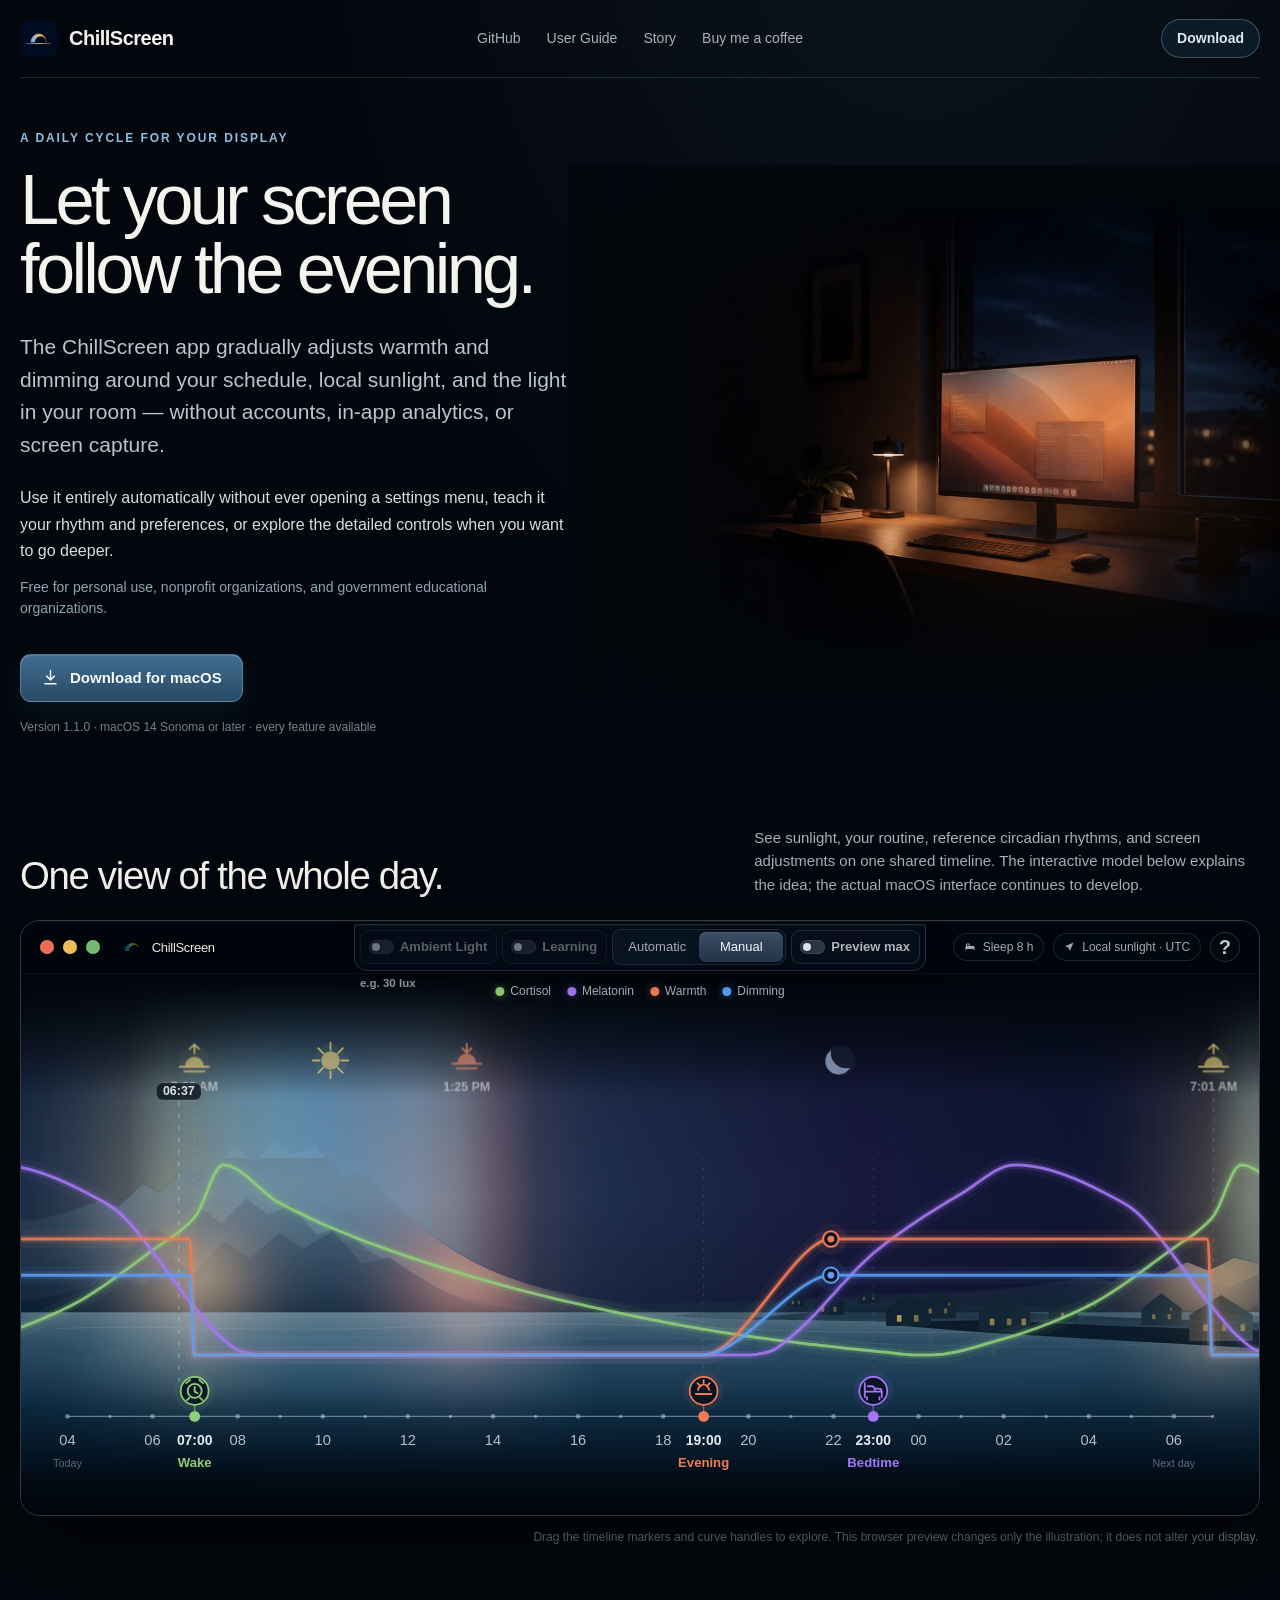
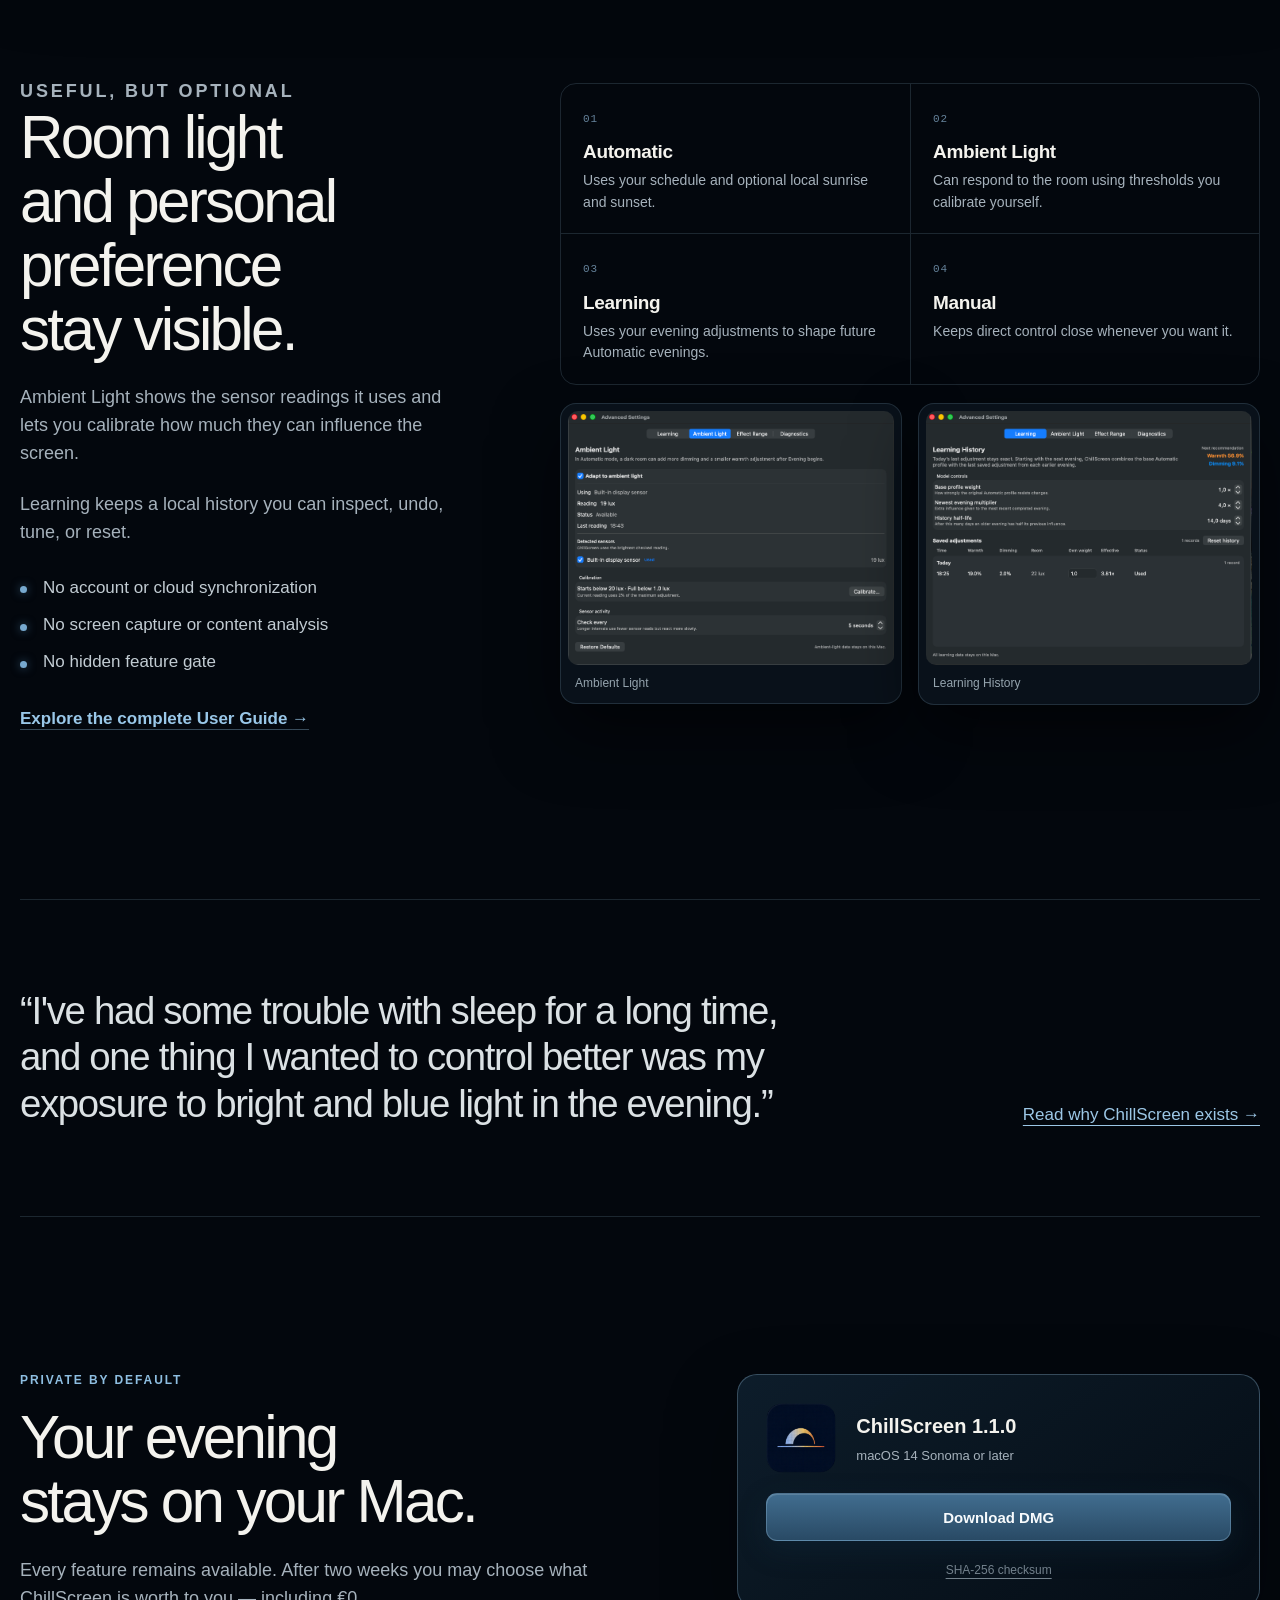
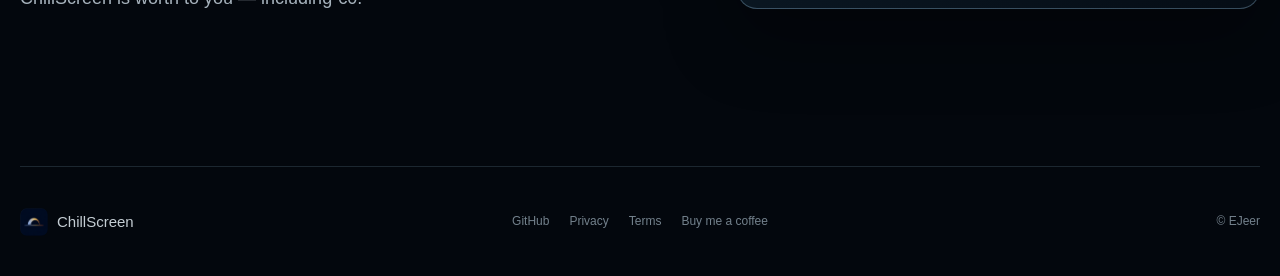
==== index.html @ 8ac237cd "Add ChillScreen website and search metadata" ====
<!doctype html>
<html lang="en">
<head>
  <meta charset="utf-8">
  <meta name="viewport" content="width=device-width, initial-scale=1">
  <meta name="theme-color" content="#03070d">
  <meta name="description" content="ChillScreen is a private macOS menu-bar app that gradually adjusts screen warmth and dimming around your day, local sunlight, and room light.">
  <meta name="robots" content="index, follow, max-image-preview:large, max-snippet:-1, max-video-preview:-1">
  <meta property="og:type" content="website">
  <meta property="og:site_name" content="ChillScreen">
  <meta property="og:title" content="ChillScreen — a daily cycle for your display">
  <meta property="og:description" content="Automatic screen warmth and dimming for macOS, shaped around your day and kept entirely on your Mac.">
  <meta property="og:image" content="https://ejeer.github.io/ChillScreen/assets/chillscreen-header.png">
  <meta property="og:image:type" content="image/png">
  <meta property="og:image:width" content="1600">
  <meta property="og:image:height" content="470">
  <meta property="og:image:alt" content="ChillScreen daily-cycle interface for macOS">
  <meta property="og:url" content="https://ejeer.github.io/ChillScreen/">
  <meta name="twitter:card" content="summary_large_image">
  <meta name="twitter:title" content="ChillScreen — a daily cycle for your display">
  <meta name="twitter:description" content="Automatic screen warmth and dimming for macOS, shaped around your day and kept entirely on your Mac.">
  <meta name="twitter:image" content="https://ejeer.github.io/ChillScreen/assets/chillscreen-header.png">
  <meta name="twitter:image:alt" content="ChillScreen daily-cycle interface for macOS">
  <link rel="canonical" href="https://ejeer.github.io/ChillScreen/">
  <link rel="describedby" href="https://ejeer.github.io/ChillScreen/llms.txt" type="text/plain">
  <link rel="icon" href="assets/chillscreen-icon.png" type="image/png" sizes="512x512">
  <link rel="apple-touch-icon" href="assets/chillscreen-icon.png">
  <link rel="stylesheet" href="assets/site.css">
  <title>ChillScreen — Automatic screen warmth and dimming for macOS</title>
  <script type="application/ld+json">
  {
    "@context": "https://schema.org",
    "@type": "SoftwareApplication",
    "name": "ChillScreen",
    "operatingSystem": "macOS 14 Sonoma or later",
    "applicationCategory": "UtilitiesApplication",
    "description": "A private macOS menu-bar app that gradually adjusts display warmth and dimming around your day, local sunlight, and room light.",
    "downloadUrl": "https://github.com/EJeer/ChillScreen/releases/download/v1.1.0/ChillScreen-1.1.0.dmg",
    "screenshot": "https://ejeer.github.io/ChillScreen/assets/chillscreen-header.png",
    "image": "https://ejeer.github.io/ChillScreen/assets/chillscreen-icon.png",
    "softwareVersion": "1.1.0",
    "softwareRequirements": "macOS 14 Sonoma or later",
    "releaseNotes": "https://ejeer.github.io/ChillScreen/releases/1.1.0/",
    "license": "https://github.com/EJeer/ChillScreen/blob/main/docs/terms-of-use.md",
    "isAccessibleForFree": true,
    "featureList": [
      "Automatic daily cycle using schedule and optional local sunlight",
      "Independent screen warmth and dimming controls",
      "Optional ambient-light adaptation with user calibration",
      "Optional local learning from evening adjustments",
      "Multiple-display support"
    ],
    "offers": {
      "@type": "Offer",
      "price": "0",
      "priceCurrency": "EUR"
    }
  }
  </script>
</head>
<body>
  <a class="skip-link" href="#main">Skip to content</a>

  <header class="site-header">
    <a class="brand" href="#top" aria-label="ChillScreen home">
      <img src="assets/chillscreen-icon.png" alt="" width="42" height="42">
      <span>ChillScreen</span>
    </a>
    <nav aria-label="Primary navigation">
      <a href="https://github.com/EJeer/ChillScreen">GitHub</a>
      <a href="user-guide/">User Guide</a>
      <a href="story/">Story</a>
      <a href="https://buymeacoffee.com/chillscreen">Buy me a coffee</a>
    </nav>
    <a class="header-download" href="https://github.com/EJeer/ChillScreen/releases/download/v1.1.0/ChillScreen-1.1.0.dmg">Download</a>
  </header>

  <main id="main">
    <section class="hero" id="top">
      <div class="hero-copy">
        <p class="eyebrow">A daily cycle for your display</p>
        <h1>Let your screen follow the evening.</h1>
        <p class="hero-lede">The ChillScreen app gradually adjusts warmth and dimming around your schedule, local sunlight, and the light in your room — without accounts, in-app analytics, or screen capture.</p>
        <p class="hero-flexibility">Use it entirely automatically without ever opening a settings menu, teach it your rhythm and preferences, or explore the detailed controls when you want to go deeper.</p>
        <p class="hero-free">Free for personal use, nonprofit organizations, and government educational organizations.</p>
        <div class="hero-actions">
          <a class="button button-primary" href="https://github.com/EJeer/ChillScreen/releases/download/v1.1.0/ChillScreen-1.1.0.dmg">
            <svg viewBox="0 0 24 24" aria-hidden="true"><path d="M12 3v12m0 0 5-5m-5 5-5-5M5 20h14"/></svg>
            Download for macOS
          </a>
        </div>
        <p class="hero-note">Version 1.1.0 · macOS 14 Sonoma or later · every feature available</p>
      </div>

      <figure class="hero-atmosphere">
        <img
          src="assets/chillscreen-evening-room-v2.jpg"
          alt="A dim evening workspace with a warm macOS desktop on the display."
          width="1400"
          height="933"
          fetchpriority="high"
        >
      </figure>

      <section class="interactive-preview" aria-labelledby="interactive-preview-title">
        <div class="interactive-preview-heading">
          <h2 id="interactive-preview-title">One view of the whole day.</h2>
          <p>See sunlight, your routine, reference circadian rhythms, and screen adjustments on one shared timeline. The interactive model below explains the idea; the actual macOS interface continues to develop.</p>
        </div>
        <div class="interactive-preview-frame">
          <iframe src="demo/index.html" title="Interactive ChillScreen Daily Cycle preview" loading="eager"></iframe>
        </div>
        <p class="interactive-preview-note">Drag the timeline markers and curve handles to explore. This browser preview changes only the illustration; it does not alter your display.</p>
      </section>

      <figure class="cycle-window" aria-labelledby="cycle-caption">
        <div class="cycle-topbar" aria-hidden="true">
          <span class="traffic"><i></i><i></i><i></i></span>
          <span class="mini-brand"><span class="mini-arc"></span>ChillScreen</span>
          <span class="privacy-pill">Local on your Mac</span>
        </div>
        <svg class="cycle-scene" viewBox="0 0 1200 650" role="img" aria-label="Illustration of a day-to-night cycle with cortisol, melatonin, warmth, and dimming curves">
          <defs>
            <linearGradient id="sky" x1="0" y1="0" x2="1" y2="0">
              <stop offset="0" stop-color="#23364d"/>
              <stop offset=".12" stop-color="#789eb8"/>
              <stop offset=".47" stop-color="#719cba"/>
              <stop offset=".61" stop-color="#8d7482"/>
              <stop offset=".72" stop-color="#252441"/>
              <stop offset=".9" stop-color="#10162f"/>
              <stop offset="1" stop-color="#403e4f"/>
            </linearGradient>
            <linearGradient id="skyVertical" x1="0" y1="0" x2="0" y2="1">
              <stop offset="0" stop-color="#07111d" stop-opacity=".72"/>
              <stop offset=".24" stop-color="#27465d" stop-opacity=".08"/>
              <stop offset=".72" stop-color="#071522" stop-opacity=".28"/>
              <stop offset="1" stop-color="#020811" stop-opacity=".98"/>
            </linearGradient>
            <linearGradient id="rearMountain" x1="0" y1="0" x2="0" y2="1"><stop stop-color="#657f8e"/><stop offset="1" stop-color="#20394c"/></linearGradient>
            <linearGradient id="nearMountain" x1="0" y1="0" x2="0" y2="1"><stop stop-color="#314b5e"/><stop offset="1" stop-color="#071827"/></linearGradient>
            <linearGradient id="lake" x1="0" y1="0" x2="0" y2="1"><stop stop-color="#7796a7" stop-opacity=".58"/><stop offset=".3" stop-color="#244c64" stop-opacity=".82"/><stop offset="1" stop-color="#020b16"/></linearGradient>
            <radialGradient id="dawn"><stop stop-color="#f6d892" stop-opacity=".68"/><stop offset=".38" stop-color="#dba675" stop-opacity=".25"/><stop offset="1" stop-color="#dba675" stop-opacity="0"/></radialGradient>
            <radialGradient id="sunset"><stop stop-color="#f49a76" stop-opacity=".62"/><stop offset=".4" stop-color="#bd6570" stop-opacity=".22"/><stop offset="1" stop-color="#bd6570" stop-opacity="0"/></radialGradient>
            <filter id="softGlow" x="-70%" y="-70%" width="240%" height="240%"><feGaussianBlur stdDeviation="8"/></filter>
            <filter id="lineGlow" x="-20%" y="-40%" width="140%" height="180%"><feGaussianBlur stdDeviation="7"/></filter>
            <filter id="smallGlow" x="-80%" y="-80%" width="260%" height="260%"><feGaussianBlur stdDeviation="3.5"/></filter>
            <mask id="crescent" x="-40" y="-40" width="80" height="80" maskUnits="userSpaceOnUse">
              <rect x="-40" y="-40" width="80" height="80" fill="white"/>
              <circle cx="11" cy="-8" r="22" fill="black"/>
            </mask>
          </defs>

          <rect width="1200" height="650" fill="url(#sky)"/>
          <rect width="1200" height="650" fill="url(#skyVertical)"/>
          <ellipse cx="125" cy="260" rx="185" ry="210" fill="url(#dawn)"/>
          <ellipse cx="742" cy="260" rx="230" ry="210" fill="url(#sunset)"/>
          <ellipse cx="1160" cy="260" rx="150" ry="210" fill="url(#dawn)"/>

          <g class="stars" fill="#d9e5ff" opacity=".45">
            <circle cx="875" cy="80" r="1.2"/><circle cx="914" cy="126" r="1"/><circle cx="966" cy="66" r="1.4"/><circle cx="1016" cy="118" r=".9"/><circle cx="1078" cy="82" r="1.2"/><circle cx="1132" cy="142" r="1"/><circle cx="824" cy="154" r=".8"/>
          </g>

          <g class="celestial sunrise" transform="translate(118 98)">
            <circle class="celestial-glow" cx="0" cy="0" r="26" fill="#ebcf77" opacity=".4" filter="url(#softGlow)"/>
            <path d="M-15 4a15 15 0 0 1 30 0M-23 5h46M-16 12h32M0-20v10M-7-14 0-21l7 7" fill="none" stroke="#ead17c" stroke-width="3" stroke-linecap="round"/>
            <text y="38">06:12</text>
          </g>
          <g class="celestial sun" transform="translate(405 86)">
            <circle class="celestial-glow" r="31" fill="#f0d568" opacity=".34" filter="url(#softGlow)"/>
            <circle r="14" fill="#ead075"/>
            <path d="M0-27v8M0 19v8M-27 0h8M19 0h8M-19-19l6 6M13 13l6 6M-19 19l6-6M13-13l6-6" stroke="#ead075" stroke-width="3" stroke-linecap="round"/>
          </g>
          <g class="celestial sunset" transform="translate(742 98)">
            <circle class="celestial-glow" r="27" fill="#ee805d" opacity=".38" filter="url(#softGlow)"/>
            <path d="M-15 0a15 15 0 0 1 30 0M-23 1h46M-16 8h32M0-20v10M-7-15 0-8l7-7" fill="none" stroke="#ed8767" stroke-width="3" stroke-linecap="round"/>
            <text y="38">20:34</text>
          </g>
          <g class="celestial moon" transform="translate(948 82)">
            <circle class="celestial-glow" r="31" fill="#a9bbef" opacity=".28" filter="url(#softGlow)"/>
            <circle cx="0" cy="0" r="21" fill="#c3d1ef" mask="url(#crescent)"/>
          </g>

          <path d="M0 326 52 309 88 320 127 292 160 305 202 266 242 289 282 245 322 280 365 258 410 298 454 286 506 320 556 309 608 337 662 322 716 340 770 314 820 330 872 298 918 316 966 286 1014 306 1066 276 1110 298 1153 270 1200 286V422H0Z" fill="url(#rearMountain)" opacity=".72"/>
          <path d="M0 382 54 365 99 375 145 338 184 357 230 317 270 341 314 305 355 337 402 320 448 357 496 345 544 378 594 365 646 389 700 372 752 391 804 367 856 383 908 354 956 372 1008 344 1057 365 1108 336 1156 355 1200 342V435H0Z" fill="url(#nearMountain)" opacity=".95"/>
          <rect x="0" y="404" width="1200" height="246" fill="url(#lake)"/>
          <g opacity=".2" fill="none" stroke-linecap="round">
            <path d="M30 430C190 420 332 438 496 428s318-5 468 3 174 4 216-2" stroke="#b8cfda"/>
            <path d="M58 455c170-10 340 8 505-2s328-4 573 3" stroke="#7094a7"/>
            <path d="M17 486c180-8 353 7 534-1s359-4 629 2" stroke="#426e85"/>
          </g>
          <line x1="0" y1="404" x2="1200" y2="404" stroke="#d2e0e5" stroke-opacity=".17"/>

          <g class="village" fill="#061522">
            <path d="M748 403c92-13 184-8 270 1 72 7 126 1 182-4v39H748Z" opacity=".72"/>
            <path d="M820 407v-20l23-15 23 15v20m30 4v-27l31-20 31 20v27m41 2v-21l24-16 24 16v21m45 4v-31l35-23 35 23v31"/>
          </g>
          <g fill="#efb369" opacity=".78" filter="url(#smallGlow)">
            <rect x="832" y="390" width="5" height="7" rx="1"/><rect x="849" y="390" width="5" height="7" rx="1"/>
            <rect x="910" y="391" width="6" height="8" rx="1"/><rect x="935" y="391" width="6" height="8" rx="1"/>
            <rect x="997" y="396" width="5" height="7" rx="1"/><rect x="1017" y="396" width="5" height="7" rx="1"/>
            <rect x="1108" y="393" width="6" height="9" rx="1"/><rect x="1137" y="393" width="6" height="9" rx="1"/>
          </g>

          <g class="curves" fill="none" stroke-linecap="round">
            <path class="glow cortisol" d="M35 492C118 486 171 430 224 317C249 266 282 250 323 254C454 266 604 352 759 422C902 486 1036 493 1170 456"/>
            <path class="glow melatonin" d="M35 474C97 474 153 476 218 488C322 506 628 507 742 494C814 486 849 437 891 365C944 275 1020 246 1087 267C1151 287 1174 386 1200 464"/>
            <path class="glow warmth" d="M35 498C438 498 594 499 728 489C782 485 822 439 862 390C905 337 986 325 1051 344C1116 363 1157 421 1200 485"/>
            <path class="glow dimming" d="M35 500C458 500 651 500 745 496C813 493 849 460 886 424C934 378 1002 372 1065 393C1129 414 1164 456 1200 490"/>
            <path class="core cortisol" d="M35 492C118 486 171 430 224 317C249 266 282 250 323 254C454 266 604 352 759 422C902 486 1036 493 1170 456"/>
            <path class="core melatonin" d="M35 474C97 474 153 476 218 488C322 506 628 507 742 494C814 486 849 437 891 365C944 275 1020 246 1087 267C1151 287 1174 386 1200 464"/>
            <path class="core warmth" d="M35 498C438 498 594 499 728 489C782 485 822 439 862 390C905 337 986 325 1051 344C1116 363 1157 421 1200 485"/>
            <path class="core dimming" d="M35 500C458 500 651 500 745 496C813 493 849 460 886 424C934 378 1002 372 1065 393C1129 414 1164 456 1200 490"/>
          </g>

          <g class="timeline" transform="translate(0 565)">
            <path d="M46 0H1154"/>
            <g><circle cx="82"/><circle cx="254"/><circle cx="427"/><circle cx="600"/><circle cx="773"/><circle cx="946"/><circle cx="1118"/></g>
            <text x="82" y="31">06</text><text x="254" y="31">10</text><text x="427" y="31">14</text><text x="600" y="31">18</text><text x="773" y="31">22</text><text x="946" y="31">02</text><text x="1118" y="31">06</text>
          </g>
        </svg>
        <figcaption id="cycle-caption">
          <span><i class="dot cortisol"></i>Cortisol</span>
          <span><i class="dot melatonin"></i>Melatonin</span>
          <span><i class="dot warmth"></i>Warmth</span>
          <span><i class="dot dimming"></i>Dimming</span>
        </figcaption>
      </figure>
    </section>

    <section class="detail-grid">
      <div class="detail-copy">
        <p class="eyebrow">Useful, but optional</p>
        <h2>Room light and personal preference stay visible.</h2>
        <p>Ambient Light shows the sensor readings it uses and lets you calibrate how much they can influence the screen.</p>
        <p>Learning keeps a local history you can inspect, undo, tune, or reset.</p>
        <ul>
          <li>No account or cloud synchronization</li>
          <li>No screen capture or content analysis</li>
          <li>No hidden feature gate</li>
        </ul>
        <a class="text-link" href="user-guide/">Explore the complete User Guide <span aria-hidden="true">→</span></a>
      </div>
      <div class="detail-visuals">
        <section class="feature-rail" aria-label="Core features">
          <article><span>01</span><h2>Automatic</h2><p>Uses your schedule and optional local sunrise and sunset.</p></article>
          <article><span>02</span><h2>Ambient Light</h2><p>Can respond to the room using thresholds you calibrate yourself.</p></article>
          <article><span>03</span><h2>Learning</h2><p>Uses your evening adjustments to shape future Automatic evenings.</p></article>
          <article><span>04</span><h2>Manual</h2><p>Keeps direct control close whenever you want it.</p></article>
        </section>
        <div class="detail-images">
          <figure><img src="assets/chillscreen-ambient-light.png" alt="Ambient Light settings in ChillScreen" width="821" height="639" loading="lazy"><figcaption>Ambient Light</figcaption></figure>
          <figure><img src="assets/chillscreen-learning.png" alt="Learning History settings in ChillScreen" width="821" height="640" loading="lazy"><figcaption>Learning History</figcaption></figure>
        </div>
      </div>
    </section>

    <section class="story-strip">
      <blockquote>“I've had some trouble with sleep for a long time, and one thing I wanted to control better was my exposure to bright and blue light in the evening.”</blockquote>
      <a href="story/">Read why ChillScreen exists <span aria-hidden="true">→</span></a>
    </section>

    <section class="download-section" id="download">
      <div>
        <p class="eyebrow">Private by default</p>
        <h2>Your evening stays on your Mac.</h2>
        <p>Every feature remains available. After two weeks you may choose what ChillScreen is worth to you — including €0.</p>
      </div>
      <div class="download-card">
        <img src="assets/chillscreen-icon.png" alt="" width="74" height="74">
        <div><strong>ChillScreen 1.1.0</strong><span>macOS 14 Sonoma or later</span></div>
        <a class="button button-primary" href="https://github.com/EJeer/ChillScreen/releases/download/v1.1.0/ChillScreen-1.1.0.dmg">Download DMG</a>
        <a class="checksum" href="https://github.com/EJeer/ChillScreen/releases/download/v1.1.0/ChillScreen-1.1.0.dmg.sha256">SHA-256 checksum</a>
      </div>
    </section>
  </main>

  <footer>
    <div class="footer-brand"><img src="assets/chillscreen-icon.png" alt="" width="32" height="32"><span>ChillScreen</span></div>
    <div class="footer-links">
      <a href="https://github.com/EJeer/ChillScreen">GitHub</a>
      <a href="privacy/">Privacy</a>
      <a href="https://github.com/EJeer/ChillScreen/blob/main/docs/terms-of-use.md">Terms</a>
      <a href="https://buymeacoffee.com/chillscreen">Buy me a coffee</a>
    </div>
    <p>© EJeer</p>
  </footer>
</body>
</html>
---- assets/site.css ----
:root {
  color-scheme: dark;
  --page: #03070d;
  --page-raised: #07111b;
  --panel: #091522;
  --panel-soft: #0d1b28;
  --line: rgba(129, 165, 191, .2);
  --line-strong: rgba(145, 184, 213, .34);
  --text: #f4f3ee;
  --muted: #a6b2bc;
  --quiet: #73818c;
  --blue: #66a9f5;
  --green: #8ece78;
  --purple: #a779f3;
  --orange: #ef805c;
  --gold: #e8ca72;
  --max: 1240px;
  font-family: -apple-system, BlinkMacSystemFont, "SF Pro Text", "Helvetica Neue", sans-serif;
}

* { box-sizing: border-box; }
html { scroll-behavior: smooth; }
body {
  margin: 0;
  overflow-x: hidden;
  background:
    radial-gradient(ellipse 70% 36% at 72% -5%, rgba(66, 96, 124, .14), transparent 70%),
    var(--page);
  color: var(--text);
  font-size: 17px;
  line-height: 1.55;
  text-rendering: optimizeLegibility;
  -webkit-font-smoothing: antialiased;
}

img { display: block; max-width: 100%; }
a { color: inherit; }
.skip-link { position: fixed; z-index: 100; top: 10px; left: 10px; padding: 9px 13px; border-radius: 8px; background: white; color: black; transform: translateY(-160%); }
.skip-link:focus { transform: translateY(0); }

.site-header {
  position: relative;
  z-index: 20;
  width: min(calc(100% - 40px), var(--max));
  min-height: 78px;
  margin: 0 auto;
  display: grid;
  grid-template-columns: 1fr auto 1fr;
  align-items: center;
  gap: 30px;
  border-bottom: 1px solid var(--line);
}
.brand { display: inline-flex; align-items: center; gap: 11px; width: max-content; text-decoration: none; font-family: "Avenir Next", "SF Pro Display", sans-serif; font-size: 20px; font-weight: 600; letter-spacing: -.025em; }
.brand img { width: 38px; height: 38px; border-radius: 9px; }
.site-header nav { display: flex; align-items: center; gap: 26px; color: var(--muted); font-size: 14px; }
.site-header nav a, .footer-links a { text-decoration: none; transition: color .16s ease; }
.site-header nav a:hover, .site-header nav a:focus-visible, .footer-links a:hover, .footer-links a:focus-visible { color: white; }
.header-download { justify-self: end; padding: 8px 15px; border: 1px solid var(--line-strong); border-radius: 999px; color: #d9e9f6; text-decoration: none; font-size: 14px; font-weight: 650; background: rgba(17, 39, 56, .55); }
.header-download:hover, .header-download:focus-visible { background: rgba(35, 64, 85, .72); border-color: rgba(164, 204, 233, .52); }

main { overflow: clip; }
.hero {
  width: min(calc(100% - 40px), var(--max));
  margin: 0 auto;
  padding: clamp(42px, 4vw, 60px) 0 clamp(34px, 4vw, 52px);
  display: grid;
  grid-template-columns: minmax(0, .92fr) minmax(420px, 1.08fr);
  align-items: center;
  column-gap: clamp(30px, 4vw, 62px);
  row-gap: clamp(62px, 7vw, 96px);
}
.hero-copy { position: relative; z-index: 2; max-width: 610px; }
.eyebrow { margin: 0 0 17px; color: #8ebee1; font-size: 12px; font-weight: 750; letter-spacing: .16em; text-transform: uppercase; }
h1, h2, blockquote { font-family: "Avenir Next", "SF Pro Display", sans-serif; text-wrap: balance; }
h1 { max-width: 620px; margin: 0; font-size: clamp(48px, 5.5vw, 78px); line-height: .99; font-weight: 530; letter-spacing: -.052em; }
.hero-lede { max-width: 600px; margin: 27px 0 0; color: #b9c4cc; font-size: clamp(18px, 1.65vw, 21px); line-height: 1.55; }
.hero-flexibility { max-width: 740px; margin: 24px 0 0; color: #d7dde1; font-size: 16px; line-height: 1.65; }
.hero-free { max-width: 740px; margin: 12px 0 0; color: #8fa3b2; font-size: 14px; line-height: 1.55; }
.hero-actions { display: flex; flex-wrap: wrap; gap: 12px; margin-top: 34px; }
.button { min-height: 48px; display: inline-flex; align-items: center; justify-content: center; gap: 10px; padding: 0 20px; border: 1px solid transparent; border-radius: 11px; text-decoration: none; font-size: 15px; font-weight: 700; transition: transform .16s ease, border-color .16s ease, background .16s ease, box-shadow .16s ease; }
.button:hover { transform: translateY(-1px); }
.button:focus-visible, .header-download:focus-visible, .text-link:focus-visible { outline: 2px solid #91c8ef; outline-offset: 3px; }
.button svg { width: 19px; fill: none; stroke: currentColor; stroke-width: 1.8; stroke-linecap: round; stroke-linejoin: round; }
.button-primary { color: #f8fbfd; background: linear-gradient(180deg, #416d8f, #294a65); border-color: rgba(164, 205, 234, .3); box-shadow: 0 9px 28px rgba(18, 48, 70, .33), inset 0 1px rgba(255,255,255,.14); }
.button-primary:hover { background: linear-gradient(180deg, #4c7b9e, #30546f); box-shadow: 0 12px 34px rgba(18, 48, 70, .44), inset 0 1px rgba(255,255,255,.16); }
.button-secondary { color: #c7d1d8; border-color: var(--line); background: rgba(9, 20, 30, .5); }
.button-secondary:hover { border-color: var(--line-strong); background: rgba(15, 31, 45, .72); }
.hero-note { margin: 16px 0 0; color: var(--quiet); font-size: 12px; }

.hero-atmosphere {
  position: relative;
  width: min(820px, 62vw);
  margin: -22px -8vw -18px -22%;
  justify-self: end;
  isolation: isolate;
  pointer-events: none;
}
.hero-atmosphere::before {
  content: "";
  position: absolute;
  z-index: 1;
  inset: 9% 8% 4% 24%;
  border-radius: 50%;
  background: radial-gradient(ellipse at 63% 58%, rgba(214, 132, 76, .12), transparent 62%);
  filter: blur(28px);
}
.hero-atmosphere::after {
  content: "";
  position: absolute;
  z-index: 2;
  inset: -1px;
  background:
    linear-gradient(90deg, var(--page) 0%, rgba(3,7,13,.94) 7%, rgba(3,7,13,.48) 18%, transparent 34%, transparent 88%, rgba(3,7,13,.44) 96%, var(--page) 100%),
    linear-gradient(180deg, var(--page) 0%, rgba(3,7,13,.42) 10%, transparent 25%, transparent 72%, rgba(3,7,13,.48) 88%, var(--page) 100%);
}
.hero-atmosphere img {
  width: 100%;
  height: auto;
  aspect-ratio: 3 / 2;
  object-fit: cover;
  object-position: 52% center;
  opacity: .94;
  -webkit-mask-image: radial-gradient(ellipse 86% 78% at 56% 50%, #000 50%, rgba(0,0,0,.86) 70%, transparent 100%);
  mask-image: radial-gradient(ellipse 86% 78% at 56% 50%, #000 50%, rgba(0,0,0,.86) 70%, transparent 100%);
  filter: saturate(.9) contrast(1.02);
}

.interactive-preview { grid-column: 1 / -1; min-width: 0; }
.interactive-preview-heading { display: grid; grid-template-columns: 1fr minmax(320px, .75fr); gap: 60px; align-items: end; margin-bottom: 24px; }
.interactive-preview-heading .eyebrow { margin-bottom: 8px; }
.interactive-preview-heading h2 { margin: 0; font-size: clamp(30px, 3vw, 44px); line-height: 1.05; font-weight: 540; letter-spacing: -.035em; }
.interactive-preview-heading > p { max-width: 520px; margin: 0; color: var(--muted); font-size: 15px; }
.interactive-preview-frame { position: relative; overflow: hidden; aspect-ratio: 2.08; border: 1px solid rgba(118,158,190,.36); border-radius: 20px; background: #01060c; box-shadow: 0 34px 90px rgba(0,0,0,.55), 0 0 0 1px rgba(255,255,255,.025) inset; }
.interactive-preview-frame::after { content: ""; position: absolute; inset: 0; border-radius: inherit; box-shadow: inset 0 1px rgba(255,255,255,.05); pointer-events: none; }
.interactive-preview-frame iframe { display: block; width: 100%; height: 100%; border: 0; background: #01060c; }
.interactive-preview-note { margin: 12px 2px 0; color: var(--quiet); font-size: 12px; text-align: right; }

.cycle-window {
  display: none;
  position: relative;
  width: 112%;
  margin: 0 -6% 0 0;
  overflow: hidden;
  border: 1px solid rgba(118, 158, 190, .32);
  border-radius: 20px;
  background: #040a12;
  box-shadow: 0 38px 100px rgba(0, 0, 0, .62), 0 0 0 1px rgba(255,255,255,.025) inset;
  transform: perspective(1500px) rotateY(-2.5deg) rotateX(1.1deg);
  transform-origin: center left;
}
.cycle-window::before { content: ""; position: absolute; z-index: 4; inset: 54px 0 0; pointer-events: none; background: linear-gradient(180deg, rgba(3,8,14,.2), transparent 22%, transparent 73%, rgba(1,6,12,.72)); }
.cycle-topbar { position: relative; z-index: 6; height: 54px; display: grid; grid-template-columns: 1fr auto 1fr; align-items: center; padding: 0 18px; background: rgba(2,8,14,.95); border-bottom: 1px solid rgba(137,173,199,.14); color: #cdd7df; font-size: 11px; }
.traffic { display: flex; gap: 7px; }
.traffic i { width: 10px; height: 10px; border-radius: 50%; }
.traffic i:nth-child(1) { background: #ef6657; }.traffic i:nth-child(2) { background: #eeba54; }.traffic i:nth-child(3) { background: #6db56b; }
.mini-brand { display: inline-flex; align-items: center; gap: 7px; font-weight: 650; }
.mini-arc { position: relative; width: 25px; height: 13px; border: 2px solid #dce7ef; border-bottom: 0; border-radius: 30px 30px 0 0; opacity: .86; }
.mini-arc::after { content: ""; position: absolute; left: -4px; right: -4px; bottom: -3px; height: 1px; background: linear-gradient(90deg, #7eb5ea, #efc574, #ef7650); }
.privacy-pill { justify-self: end; padding: 5px 9px; border: 1px solid rgba(137,173,199,.2); border-radius: 999px; color: #9eaeb9; }
.cycle-scene { display: block; width: 100%; height: auto; }
.cycle-scene .celestial text { fill: rgba(231,236,239,.64); font: 12px -apple-system, BlinkMacSystemFont, sans-serif; text-anchor: middle; }
.cycle-scene .curves .glow { stroke-width: 16; opacity: .28; filter: url(#lineGlow); }
.cycle-scene .curves .core { stroke-width: 3.6; opacity: .96; }
.cycle-scene .curves .cortisol { stroke: var(--green); }.cycle-scene .curves .melatonin { stroke: var(--purple); }.cycle-scene .curves .warmth { stroke: var(--orange); }.cycle-scene .curves .dimming { stroke: var(--blue); }
.cycle-scene .timeline path { fill: none; stroke: rgba(210,222,230,.44); stroke-width: 1.5; }
.cycle-scene .timeline circle { r: 3; fill: #84939e; }
.cycle-scene .timeline text { fill: #9eabb5; font: 15px -apple-system, BlinkMacSystemFont, sans-serif; text-anchor: middle; }
.cycle-window figcaption { position: absolute; z-index: 8; left: 0; right: 0; bottom: 12px; display: flex; justify-content: center; gap: 19px; color: #aeb9c1; font-size: 11px; }
.cycle-window figcaption span { display: inline-flex; align-items: center; gap: 6px; }
.dot { display: inline-block; width: 8px; height: 8px; border-radius: 50%; box-shadow: 0 0 9px currentColor; background: currentColor; }
.dot.cortisol { color: var(--green); }.dot.melatonin { color: var(--purple); }.dot.warmth { color: var(--orange); }.dot.dimming { color: var(--blue); }

.feature-rail { width: 100%; margin: 0; display: grid; grid-template-columns: repeat(2, 1fr); overflow: hidden; border: 1px solid var(--line); border-radius: 16px; }
.feature-rail article { min-height: 128px; padding: 20px 22px; }
.feature-rail article + article { border-left: 1px solid var(--line); }
.feature-rail article:nth-child(3) { border-left: 0; }
.feature-rail article:nth-child(n + 3) { border-top: 1px solid var(--line); }
.feature-rail span { color: #65829a; font: 11px ui-monospace, SFMono-Regular, Menlo, monospace; letter-spacing: .08em; }
.feature-rail h2 { margin: 11px 0 6px; font-size: 19px; line-height: 1.2; font-weight: 620; letter-spacing: -.02em; }
.feature-rail p { margin: 0; color: var(--muted); font-size: 14px; line-height: 1.55; }

.product-view, .detail-grid, .download-section { width: min(calc(100% - 40px), var(--max)); margin: 0 auto; padding: clamp(96px, 12vw, 164px) 0 0; }
.section-heading { max-width: 720px; }
.section-heading h2, .detail-copy h2, .download-section h2 { margin: 0; font-size: clamp(38px, 4.7vw, 62px); line-height: 1.06; font-weight: 520; letter-spacing: -.045em; }
.section-heading > p:last-child, .detail-copy > p, .download-section > div:first-child > p:last-child { margin: 23px 0 0; color: var(--muted); font-size: 18px; }
.real-app-frame { margin: 54px 0 0; padding: 9px; border: 1px solid var(--line-strong); border-radius: 22px; background: #070d14; box-shadow: 0 36px 90px rgba(0,0,0,.46); }
.real-app-frame img { width: 100%; border-radius: 14px; }

.detail-grid { display: grid; grid-template-columns: .85fr 1.4fr; gap: clamp(60px, 9vw, 130px); align-items: center; padding-top: clamp(42px, 4.5vw, 58px); }
.detail-visuals { display: grid; gap: 18px; min-width: 0; }
.detail-copy ul { margin: 28px 0 30px; padding: 0; list-style: none; color: #c2ccd3; }
.detail-copy li { position: relative; margin: 11px 0; padding-left: 23px; }
.detail-copy li::before { content: ""; position: absolute; left: 0; top: .68em; width: 7px; height: 7px; border-radius: 50%; background: #77a9cf; box-shadow: 0 0 10px rgba(101,168,218,.5); }
.text-link { color: #99c7e8; font-weight: 650; text-underline-offset: 5px; text-decoration-color: rgba(153,199,232,.35); }
.detail-images { display: grid; grid-template-columns: 1fr 1fr; gap: 16px; align-items: start; }
.detail-images figure { min-width: 0; margin: 0; padding: 7px; border: 1px solid var(--line); border-radius: 16px; background: #09111a; box-shadow: 0 28px 65px rgba(0,0,0,.52); }
.detail-images img { width: 100%; height: auto; aspect-ratio: auto; object-fit: contain; border-radius: 10px; }
.detail-images figcaption { padding: 9px 7px 4px; color: #95a4ae; font-size: 12px; }

.story-strip { width: min(calc(100% - 40px), var(--max)); margin: clamp(106px, 13vw, 180px) auto 0; padding: clamp(58px, 7vw, 88px) 0; display: grid; grid-template-columns: 1.7fr .6fr; gap: 50px; align-items: end; border-top: 1px solid var(--line); border-bottom: 1px solid var(--line); }
.story-strip blockquote { margin: 0; max-width: 850px; font-size: clamp(28px, 3vw, 42px); line-height: 1.22; font-weight: 430; letter-spacing: -.035em; color: #dbe1e4; }
.story-strip a { justify-self: end; color: #9cc7e6; text-underline-offset: 5px; }

.download-section { padding-bottom: clamp(100px, 12vw, 160px); display: grid; grid-template-columns: 1fr .85fr; gap: clamp(55px, 8vw, 120px); align-items: center; }
.download-card { display: grid; grid-template-columns: auto 1fr; gap: 20px; align-items: center; padding: 28px; border: 1px solid var(--line-strong); border-radius: 20px; background: linear-gradient(145deg, rgba(14,31,45,.92), rgba(5,13,22,.95)); box-shadow: 0 28px 70px rgba(0,0,0,.35); }
.download-card > img { width: 70px; height: 70px; border-radius: 17px; }
.download-card strong, .download-card span { display: block; }
.download-card strong { font-family: "Avenir Next", sans-serif; font-size: 20px; }
.download-card span { margin-top: 4px; color: var(--muted); font-size: 13px; }
.download-card .button { grid-column: 1 / -1; }
.checksum { grid-column: 1 / -1; justify-self: center; color: var(--quiet); font-size: 12px; text-underline-offset: 4px; }

footer { width: min(calc(100% - 40px), var(--max)); min-height: 110px; margin: 0 auto; display: grid; grid-template-columns: 1fr auto 1fr; align-items: center; gap: 30px; border-top: 1px solid var(--line); color: var(--quiet); font-size: 12px; }
.footer-brand { display: flex; align-items: center; gap: 9px; color: #c4cdd3; font-family: "Avenir Next", sans-serif; font-size: 15px; }
.footer-brand img { width: 28px; height: 28px; border-radius: 7px; }
.footer-links { display: flex; gap: 20px; }
footer > p { justify-self: end; }

/* Documentation pages reuse the approved site language without changing the home page. */
.doc-main { width: min(calc(100% - 40px), 1120px); margin: 0 auto; padding: clamp(54px, 7vw, 92px) 0 clamp(90px, 11vw, 140px); overflow: visible; }
.doc-hero { max-width: 820px; margin-bottom: clamp(48px, 7vw, 78px); }
.doc-hero h1 { max-width: 820px; font-size: clamp(44px, 6vw, 72px); }
.doc-hero .doc-lede { max-width: 760px; margin: 25px 0 0; color: #bac5cd; font-size: clamp(18px, 2vw, 22px); line-height: 1.55; }
.doc-meta { display: flex; flex-wrap: wrap; gap: 10px 16px; margin: 22px 0 0; color: var(--quiet); font-size: 13px; }
.doc-meta span + span::before { content: "·"; margin-right: 16px; color: #53636f; }
.doc-layout { display: grid; grid-template-columns: minmax(190px, 240px) minmax(0, 1fr); gap: clamp(46px, 7vw, 88px); align-items: start; }
.doc-toc { position: sticky; top: 24px; padding: 18px; border: 1px solid var(--line); border-radius: 14px; background: rgba(7, 17, 27, .72); }
.doc-toc strong { display: block; margin-bottom: 10px; color: #dce4e9; font-size: 13px; }
.doc-toc a { display: block; padding: 5px 0; color: #91a4b2; text-decoration: none; font-size: 13px; line-height: 1.35; }
.doc-toc a:hover, .doc-toc a:focus-visible { color: white; }
.prose { min-width: 0; color: #d1d8dd; font-size: 16px; }
.prose > :first-child { margin-top: 0; }
.prose h2 { margin: 2.6em 0 .75em; padding-top: .35em; color: #f1f2ee; font-size: clamp(28px, 3vw, 39px); line-height: 1.12; font-weight: 560; letter-spacing: -.035em; scroll-margin-top: 24px; }
.prose h3 { margin: 2em 0 .65em; color: #e5e9eb; font-size: 20px; line-height: 1.3; scroll-margin-top: 24px; }
.prose p, .prose li { max-width: 760px; }
.prose p { margin: 0 0 1.15em; }
.prose ul, .prose ol { margin: 0 0 1.5em; padding-left: 1.35em; }
.prose li { margin: .48em 0; }
.prose a { color: #9ac7e7; text-underline-offset: 4px; text-decoration-color: rgba(154,199,231,.38); }
.prose strong { color: #f0f2f3; }
.prose blockquote { max-width: 780px; margin: 2em 0; padding: 0 0 0 22px; border-left: 2px solid #6ca7d1; color: #c9d4dc; font-size: 20px; line-height: 1.5; }
.prose hr { height: 1px; margin: 3em 0; border: 0; background: var(--line); }
.prose code { padding: .12em .38em; border: 1px solid var(--line); border-radius: 5px; background: #09131d; color: #e4ebef; font: .9em ui-monospace, SFMono-Regular, Menlo, monospace; }
.doc-shot { margin: 28px 0 38px; padding: 7px; border: 1px solid var(--line); border-radius: 17px; background: #071019; box-shadow: 0 24px 65px rgba(0,0,0,.34); }
.doc-shot img { width: 100%; height: auto; border-radius: 11px; }
.doc-shot--compact { width: min(100%, 496px); }
.doc-shot--menu { width: min(100%, 320px); margin-left: auto; margin-right: auto; }
.doc-shot-pair { display: grid; grid-template-columns: repeat(2, minmax(0, 260px)); justify-content: center; gap: 20px; align-items: start; }
.doc-shot-pair .doc-shot { width: 100%; margin-top: 10px; }
.doc-note { max-width: 760px; margin: 1.6em 0; padding: 16px 18px; border: 1px solid rgba(118,158,190,.25); border-radius: 11px; background: rgba(14,31,45,.58); color: #c8d4dc; }
.doc-actions { display: flex; flex-wrap: wrap; gap: 12px; margin-top: 30px; }
.doc-back { display: inline-flex; margin-bottom: 28px; color: #92bddd; text-decoration: none; font-size: 14px; }
.doc-back:hover, .doc-back:focus-visible { color: white; }
.release-list h3 { margin-bottom: .45em; color: #f0f2f3; }

@media (prefers-reduced-motion: no-preference) {
  .cycle-scene .celestial-glow { animation: breathe 6s ease-in-out infinite alternate; }
  .cycle-scene .curves .glow { animation: line-breathe 7s ease-in-out infinite alternate; }
  .cycle-scene .stars { animation: stars 8s ease-in-out infinite alternate; }
  @keyframes breathe { to { opacity: .58; transform: scale(1.08); transform-origin: center; } }
  @keyframes line-breathe { to { opacity: .4; } }
  @keyframes stars { to { opacity: .7; } }
}

@media (max-width: 1040px) {
  .hero { grid-template-columns: 1fr; }
  .hero-copy { max-width: 780px; }
  .hero-atmosphere { width: min(820px, 100%); margin: -18px auto -6px; justify-self: center; }
  .cycle-window { width: 100%; margin: 0; transform: none; }
  .detail-grid { grid-template-columns: 1fr; }
  .detail-copy { max-width: 720px; }
  .detail-images { max-width: 900px; }
}

@media (max-width: 760px) {
  body { font-size: 16px; }
  .site-header { grid-template-columns: 1fr auto; min-height: 68px; }
  .site-header nav { display: none; }
  .brand { font-size: 18px; }
  .brand img { width: 34px; height: 34px; }
  .hero { padding-top: 62px; }
  .hero-atmosphere { width: calc(100% + 18px); margin-left: -9px; margin-right: -9px; }
  h1 { font-size: clamp(45px, 14vw, 66px); }
  .interactive-preview-heading { grid-template-columns: 1fr; gap: 12px; }
  .interactive-preview-frame { overflow-x: auto; aspect-ratio: auto; }
  .interactive-preview-frame iframe { width: 900px; height: 433px; }
  .interactive-preview-note { text-align: left; }
  .cycle-window { overflow: visible; border-radius: 14px; }
  .cycle-window::before { top: 44px; }
  .cycle-topbar { height: 44px; padding: 0 11px; }
  .privacy-pill { display: none; }
  .cycle-topbar { grid-template-columns: 1fr auto 1fr; }
  .cycle-scene { min-height: 340px; object-fit: cover; }
  .cycle-window figcaption { bottom: 8px; gap: 10px; font-size: 9px; }
  .feature-rail { grid-template-columns: 1fr; }
  .feature-rail article { min-height: 0; padding: 20px 22px; }
  .feature-rail article + article { border-left: 0; border-top: 1px solid var(--line); }
  .feature-rail article:first-child { border-top: 0; }
  .feature-rail h2 { margin-top: 12px; }
  .detail-images { grid-template-columns: 1fr; max-width: 680px; }
  .story-strip { grid-template-columns: 1fr; }
  .story-strip a { justify-self: start; }
  .download-section { grid-template-columns: 1fr; }
  footer { grid-template-columns: 1fr; padding: 35px 0; gap: 18px; }
  .footer-links { flex-wrap: wrap; gap: 12px 18px; }
  footer > p { justify-self: start; margin: 0; }
  .doc-layout { grid-template-columns: 1fr; gap: 34px; }
  .doc-shot-pair { grid-template-columns: 1fr; }
  .doc-toc { position: static; columns: 2; }
  .doc-toc strong { column-span: all; }
}

@media (max-width: 480px) {
  .site-header, .hero, .product-view, .detail-grid, .story-strip, .download-section, footer { width: min(calc(100% - 28px), var(--max)); }
  .doc-main { width: min(calc(100% - 28px), 1120px); }
  .doc-toc { columns: 1; }
  .header-download { padding: 7px 11px; }
  .hero-actions .button { width: 100%; }
  .cycle-window figcaption span:nth-child(-n+2) { display: none; }
  .download-card { padding: 20px; }
}
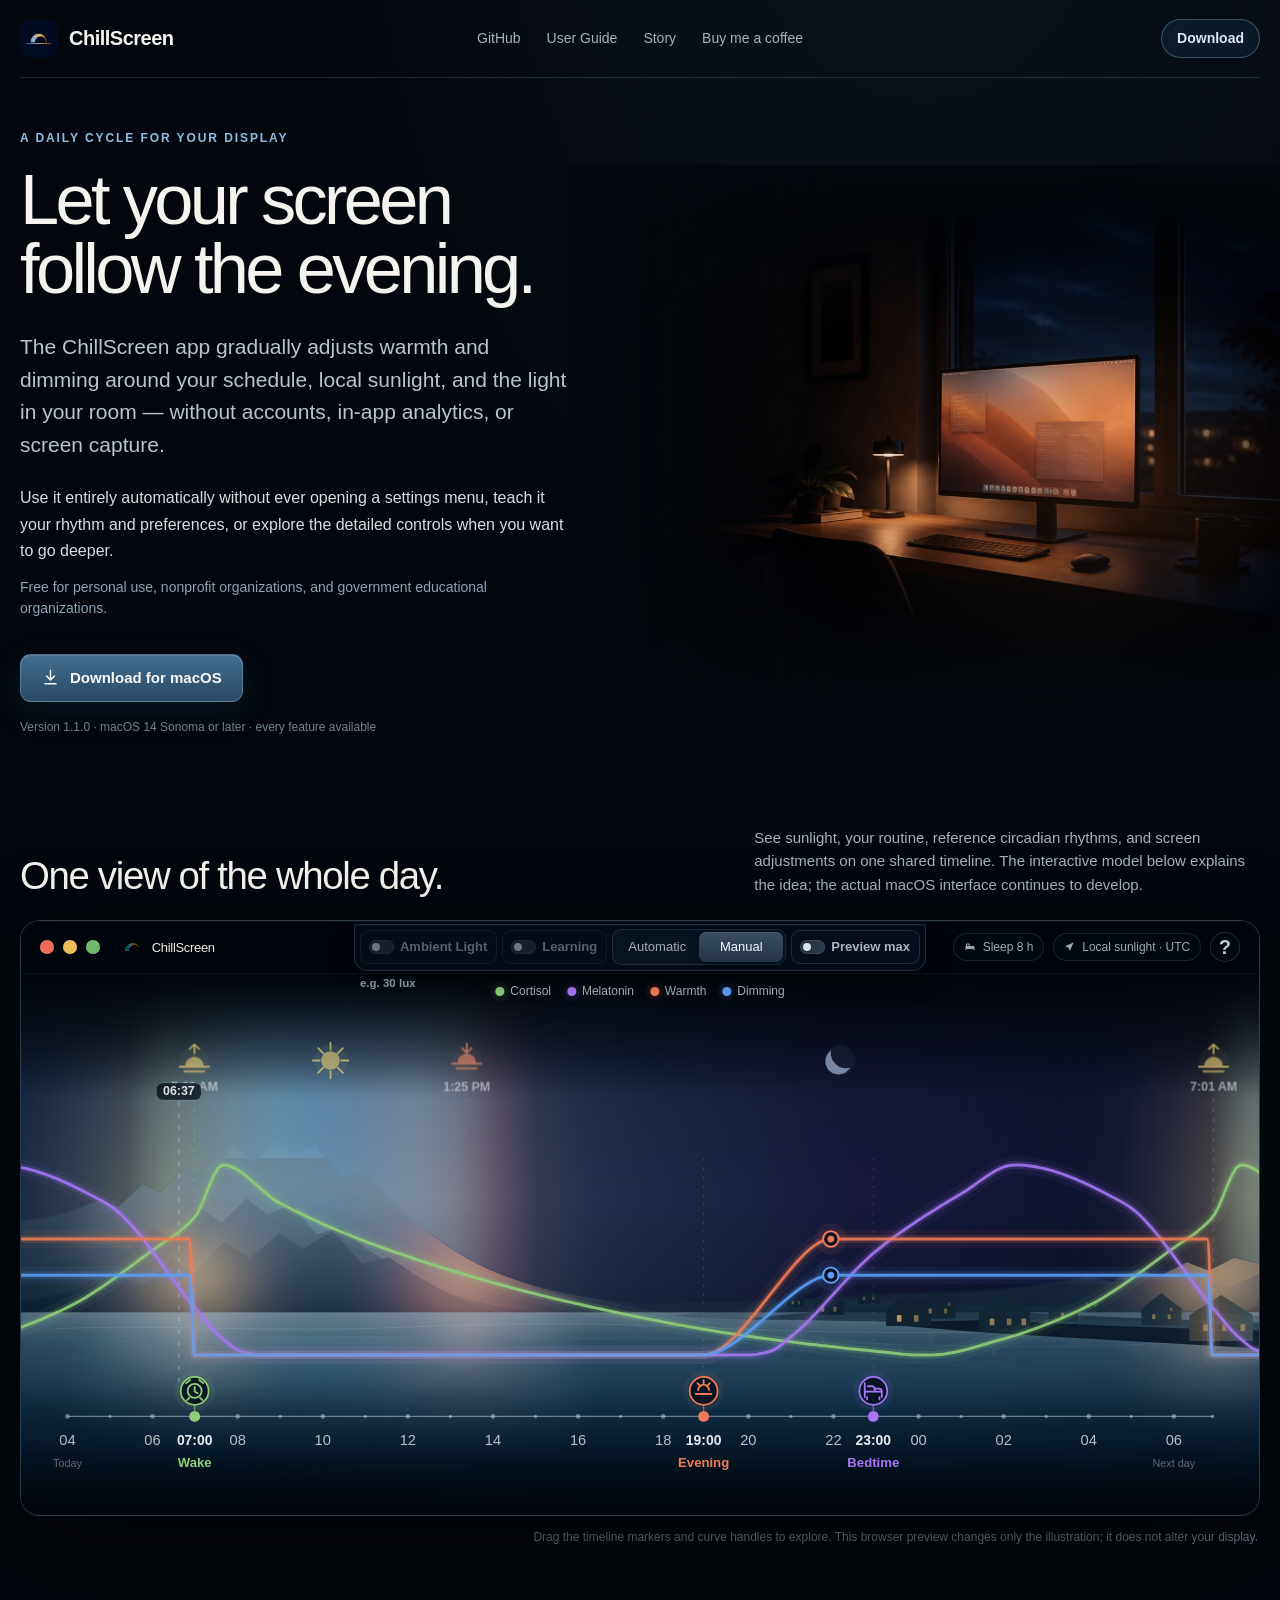
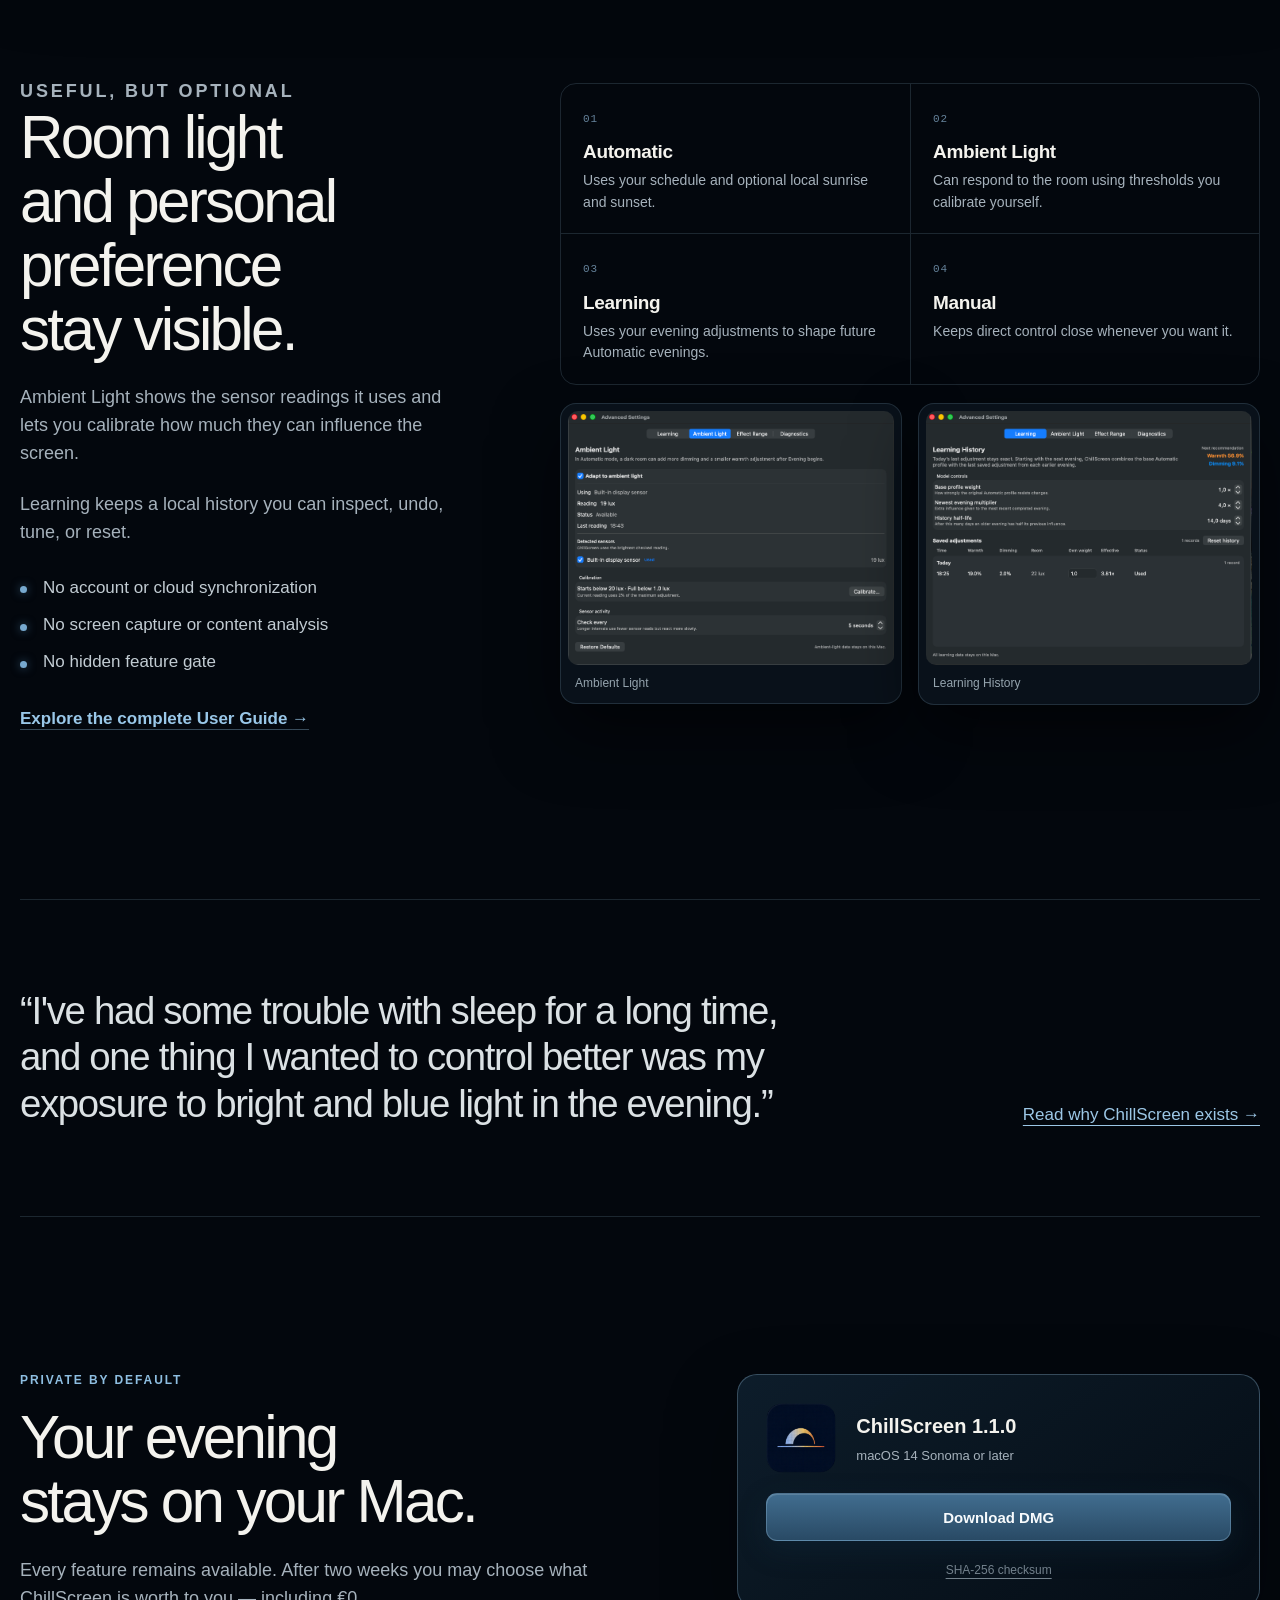
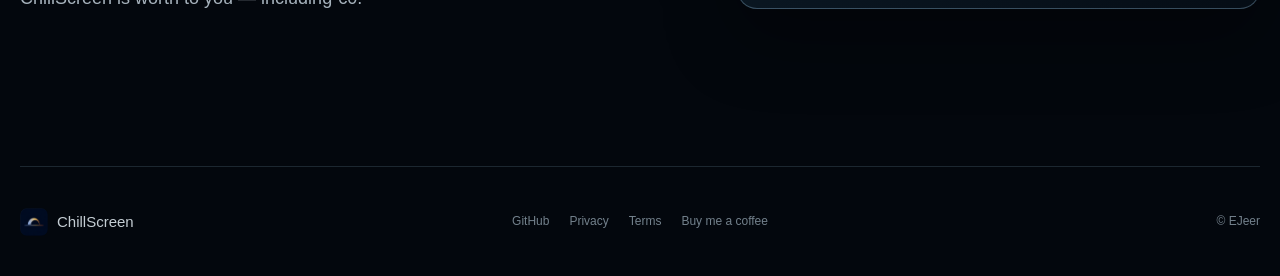
==== commit 50e45204: "Enable privacy-first website analytics" ====
--- a/index.html
+++ b/index.html
@@ -284,5 +284,8 @@
     </div>
     <p>© EJeer</p>
   </footer>
+  <!-- Cloudflare Web Analytics -->
+  <script type="module" src="https://static.cloudflareinsights.com/beacon.min.js" data-cf-beacon='{"token":"cf438964404c45ee8c5d911d619afd15"}'></script>
+  <!-- End Cloudflare Web Analytics -->
 </body>
 </html>
